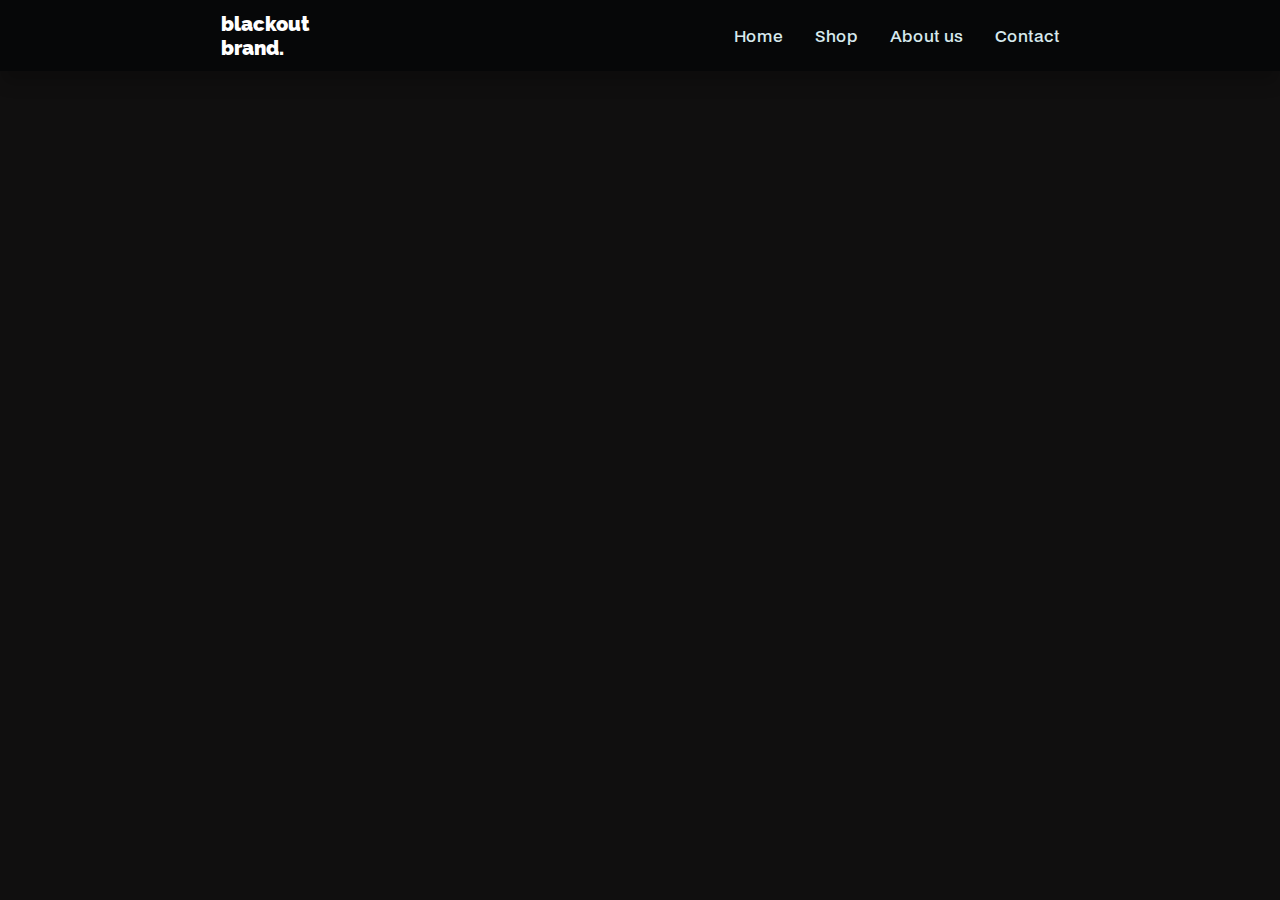
==== index.html @ a2d0fdec "Commit_1 | navbar v1.0" ====
<!DOCTYPE html>
<html lang="en">
<head>
    <link rel="stylesheet" href="/assets/CSS/header.css">
    <link rel="stylesheet" href="/assets/CSS/index.css">
    <meta charset="UTF-8">
    <meta name="viewport" content="width=device-width, initial-scale=1.0">
    <title>Web</title>
</head>
<body>
    <header>
        <nav>
            <div class="logo"> 
                <p>blackout</p>
                <p>brand.</p>
            </div>
            <ul class="navbar">
                <li class="nav_item"><a href="">Home</a></li>
                <li class="nav_item"><a href="">Shop</a></li>
                <li class="nav_item"><a href="">About us</a></li>
                <li class="nav_item"><a href="">Contact</a></li>
            </ul>
        </nav>
    </header>
    <main>

    </main>
    <footer>

    </footer>
</body>
</html>
---- assets/CSS/header.css ----
@import url(/assets/CSS/root.css);
nav{
    display: flex;
    justify-content: space-around;
    align-items: center;
    background-color: var(--wood_smoke);
    padding: .5rem;
    box-shadow: 0px 15px 15px -3px rgba(0,0,0,0.2);
}
div.logo > p{
    color: white;
    font-size: 20px;
    font-family: "RalewayBlack";
    display: block;
    margin: 0;
}

a{
    font-family: "BDOGrotesk";
    font-weight: 500;
    text-decoration: none;
    color: var(--botticelli);
}
a:hover{
    color: rgb(102, 97, 97);
    transition: all;
    transition-duration: 1s;
}
ul.navbar{
    display: flex;
    gap: 2rem;
    padding: 0;

    list-style: none;
}
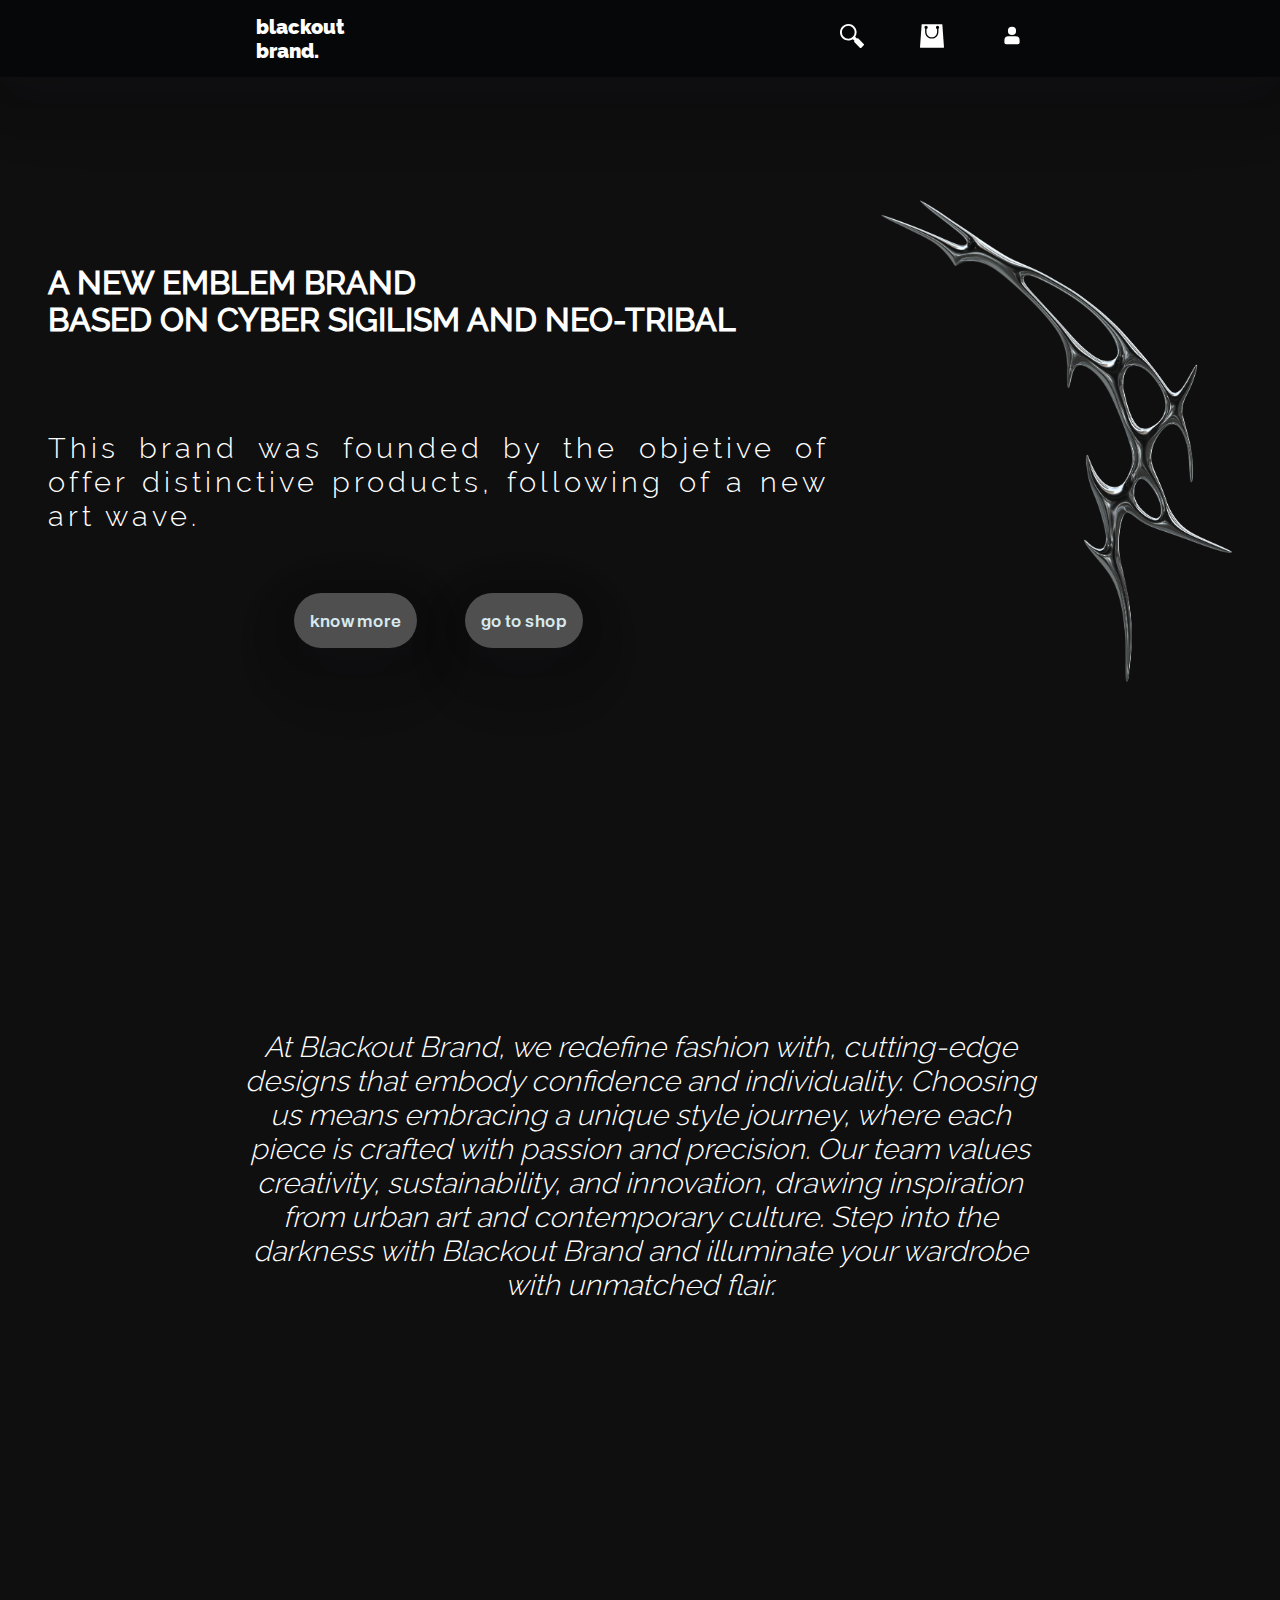
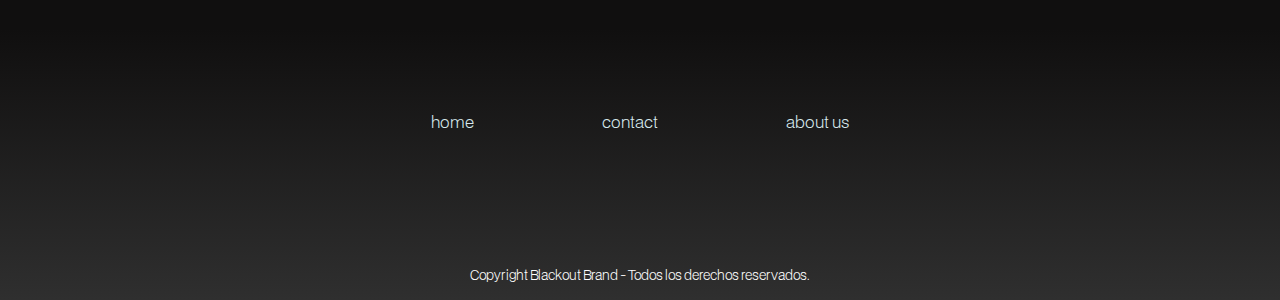
==== commit 2f63d182: "Commit_2 | navbar v1.2, hero + descripción." ====
--- a/index.html
+++ b/index.html
@@ -3,9 +3,10 @@
 <head>
     <link rel="stylesheet" href="/assets/CSS/header.css">
     <link rel="stylesheet" href="/assets/CSS/index.css">
+    <link rel="stylesheet" href="/assets/CSS/footer.css">
     <meta charset="UTF-8">
     <meta name="viewport" content="width=device-width, initial-scale=1.0">
-    <title>Web</title>
+    <title>blackout brand</title>
 </head>
 <body>
     <header>
@@ -15,18 +16,36 @@
                 <p>brand.</p>
             </div>
             <ul class="navbar">
-                <li class="nav_item"><a href="">Home</a></li>
-                <li class="nav_item"><a href="">Shop</a></li>
-                <li class="nav_item"><a href="">About us</a></li>
-                <li class="nav_item"><a href="">Contact</a></li>
+                <li class="nav_item"><a href=""><img src="/assets/images/icons/search-icon.svg" alt=""></a></li>
+                <li class="nav_item"><a href=""><img src="/assets/images/icons/shopping-bag-1-icon.svg" alt=""></a></li>
+                <li class="nav_item"><a href=""><img src="/assets/images/icons/user-icon.svg" alt=""></a></li>
             </ul>
         </nav>
     </header>
-    <main>
+    <main id="home">
+        <section class="container_hero">
+            <div class="hero_text">
+                <h3> A NEW EMBLEM BRAND <br> BASED ON CYBER SIGILISM AND NEO-TRIBAL </h3>
+                <p> This brand was founded by the objetive of offer distinctive products, following of a new art wave.</p>
+                <div class="btns">
+                    <div><a href="#descripcion">know more</a></div>
+                    <div><a href="/pages/shop.html">go to shop</a></div>
+                </div>
+            </div>
+            <img src="/assets/images/pictures/03_chrome_shape.png" alt="">
+        </section>
 
+        <section class="container_desc" id="descripcion">
+            <p>At Blackout Brand, we redefine fashion with, cutting-edge designs that embody confidence and individuality. Choosing us means embracing a unique style journey, where each piece is crafted with passion and precision. Our team values creativity, sustainability, and innovation, drawing inspiration from urban art and contemporary culture. Step into the darkness with Blackout Brand and illuminate your wardrobe with unmatched flair.</p>
+        </section>
     </main>
     <footer>
-
+            <ul class="footer">
+                <li class="foot_item"><a href="#home">home</a></li>
+                <li class="foot_item"><a href="/pages/contact.html">contact</a></li>
+                <li class="foot_item"><a href="/pages/aboutUs.html">about us</a></li>
+            </ul>
+            <p>Copyright Blackout Brand - Todos los derechos reservados.</p>
     </footer>
 </body>
 </html>--- a/assets/CSS/header.css
+++ b/assets/CSS/header.css
@@ -5,7 +5,7 @@
     align-items: center;
     background-color: var(--wood_smoke);
     padding: .5rem;
-    box-shadow: 0px 15px 15px -3px rgba(0,0,0,0.2);
+    box-shadow: rgba(17, 17, 26, 0.1) 0px 8px 24px, rgba(17, 17, 26, 0.1) 0px 16px 56px, rgba(14, 14, 29, 0.1) 0px 24px 80px;
 }
 div.logo > p{
     color: white;
@@ -14,22 +14,18 @@
     display: block;
     margin: 0;
 }
-
-a{
-    font-family: "BDOGrotesk";
-    font-weight: 500;
-    text-decoration: none;
-    color: var(--botticelli);
-}
-a:hover{
-    color: rgb(102, 97, 97);
-    transition: all;
-    transition-duration: 1s;
-}
 ul.navbar{
     display: flex;
-    gap: 2rem;
+    gap: 3.5rem;
     padding: 0;
 
     list-style: none;
+} 
+.navbar img{
+    width: 1.5rem;
+    height: 1.5rem;
+    transition: transform 0.5s ease; 
+}
+.navbar img:hover{
+    transform: scale(1.4);
 }--- a/assets/CSS/index.css
+++ b/assets/CSS/index.css
@@ -0,0 +1,71 @@
+@import url(/assets/CSS/root.css);
+main {
+    display: flex;
+    flex-direction: column;
+    align-items: center;
+    justify-content: center;
+}
+main > section{
+    display: flex;
+    flex-direction: row;
+    justify-content: center;
+    align-items: center;
+    gap: 1rem 3rem;
+    margin: 3rem;
+
+    max-width: 1200px;
+    height: 70vh;
+}
+.hero_text{
+    display: flex;
+    flex-direction: column;
+    gap: 2rem;
+}
+.btns{
+    display: flex;
+    flex-direction: row;
+    gap: 3rem;
+    justify-content: center;
+}
+.btns > div{
+    background-color: rgb(79, 79, 80);
+    border-radius: 2rem;
+    padding: 1rem;
+    box-shadow: rgba(17, 17, 26, 0.1) 0px 8px 24px, rgba(17, 17, 26, 0.1) 0px 16px 56px, rgba(17, 17, 26, 0.1) 0px 24px 80px;
+    transition: 0.7s ease;
+}
+.btns > div:hover{
+    background-color: var(--aluminum);
+}
+.btns a{
+    font-weight: 600;
+    transition: 0.7s ease;
+}
+.btns a:hover{
+    color: var(--blue_charcoal);
+}
+img {
+    width: 30%;
+}
+h3{
+    font-size: 2rem;
+    color: white;
+    text-align: start;
+    font-family: "RalewayMedium";
+}
+p{
+    font-size: 1.8rem;
+    color: white;
+    text-align: justify;
+    font-family: "RalewayLight";
+}
+.container_desc > p{
+    text-align: center;
+    max-width: 800px;
+    font-weight: 300;
+    font-style: italic;
+    color: white;
+}
+.hero_text > p{
+    letter-spacing: 4px;
+}--- a/assets/CSS/footer.css
+++ b/assets/CSS/footer.css
@@ -0,0 +1,27 @@
+footer{
+    background: rgb(16,15,15);
+    background: linear-gradient(180deg, rgba(16,15,15,1) 7%, rgba(47,47,47,1) 100%);
+}
+footer  ul{
+    height: 25vh;
+    display: flex;
+    flex-direction: row;
+    align-items: center;
+    justify-content: center;
+    gap: 8rem;
+    padding: 0;
+    margin-top: 5rem;
+}
+footer p{
+    text-align: center;
+    font-size: small;
+    margin: 0;
+    color: white;
+    font-family: "BDOGrotesk";
+    font-weight: 200;
+    padding: 1rem;
+}
+footer li{
+    list-style: none;
+    padding: 0;
+}